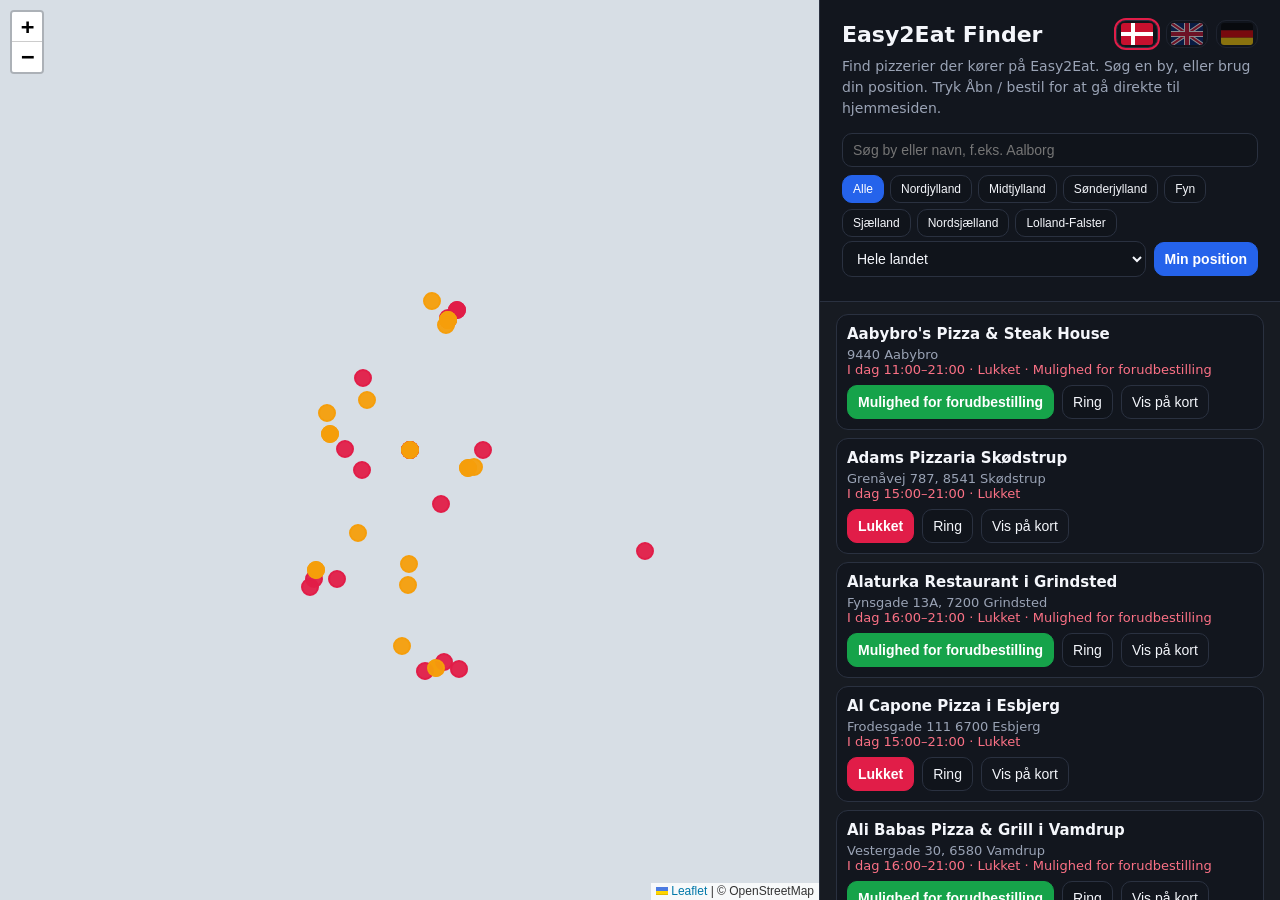
==== index.html @ 2e46936b "Add files via upload" ====
<!DOCTYPE html>
<html lang="da">
<head>
  <meta charset="UTF-8" />
  <meta name="viewport" content="width=device-width, initial-scale=1, viewport-fit=cover" />
  <meta name="apple-mobile-web-app-capable" content="yes" />
  <meta name="apple-mobile-web-app-status-bar-style" content="black-translucent" />
  <meta name="theme-color" content="#e11d48" />
  <link rel="manifest" href="manifest.json" />
  <title>Easy2Eat Finder</title>
  <link rel="stylesheet" href="leaflet.css" />
  <link rel="stylesheet" href="styles.css" />
  <style>
    html, body { height: 100%; height: 100vh; overflow: hidden; }
    .app {
      display: grid;
      grid-template-columns: minmax(0, 1fr) 460px;
      grid-template-rows: 100vh;
      height: 100vh;
      width: 100%;
    }
    .app > header { display: none; }
    #map {
      height: 100vh !important;
      width: 100%;
      background: #d7dee5;
      border-right: 1px solid var(--line);
    }
    .side {
      display: flex;
      flex-direction: column;
      min-width: 0;
      background: #12161e;
      height: 100vh;
      overflow: hidden;
    }
    .side-top {
      padding: 20px 22px 16px;
      border-bottom: 1px solid var(--line);
      flex: 0 0 auto;
    }
    .side-head { display: flex; align-items: center; justify-content: space-between; gap: 10px; margin-bottom: 8px; }
    .side-top h1 { margin: 0; font-size: 22px; }
    .side-top p { margin: 0 0 14px; color: var(--muted); font-size: 14px; line-height: 1.5; }
    .side-top .row { margin-bottom: 8px; }
    .side-top input, .side-top select { flex: 1; min-width: 0; }
    .sheet {
      flex: 1;
      max-height: none;
      overflow: auto;
      border-top: 0;
      padding: 12px 16px 20px;
    }
    .lang-switch { display: flex; gap: 8px; flex-shrink: 0; }
    .lang-btn {
      width: 42px; height: 28px; padding: 2px; opacity: 0.5;
      display: flex; align-items: center; justify-content: center;
      overflow: hidden;
    }
    .lang-btn svg { width: 32px; height: 22px; display: block; border-radius: 3px; }
    .lang-btn.on { opacity: 1; outline: 2px solid var(--accent); }
    .map-error {
      position: absolute; left: 16px; top: 16px; z-index: 500;
      background: #fff3cd; color: #422006; padding: 10px 12px;
      border-radius: 8px; max-width: 360px; font-size: 13px;
      display: none;
    }
    @media (max-width: 800px) {
      html, body { overflow: hidden; height: 100dvh; }
      .app {
        grid-template-columns: 1fr;
        grid-template-rows: 38dvh minmax(0, 1fr);
        height: 100dvh;
      }
      #map { height: 38dvh !important; border-right: 0; border-bottom: 1px solid var(--line); }
      .side { height: auto; min-height: 0; }
      .side-top { padding: 12px 14px 10px; padding-top: max(12px, env(safe-area-inset-top)); }
      .side-top h1 { font-size: 18px; }
      .side-top p { display: none; }
      .sheet { padding: 10px 12px calc(16px + env(safe-area-inset-bottom)); }
      button, input, select { min-height: 42px; font-size: 16px; }
    }
  </style>
</head>
<body>
  <div class="app">
    <div id="map">
      <div id="mapError" class="map-error"></div>
    </div>
    <aside class="side">
      <div class="side-top">
        <div class="side-head">
          <h1 data-i18n="title">Easy2Eat Finder</h1>
          <div class="lang-switch">
            <button type="button" class="lang-btn" data-lang="da" title="Dansk">
              <svg viewBox="0 0 32 22" aria-hidden="true"><rect width="32" height="22" fill="#c8102e"/><rect x="10" width="4" height="22" fill="#fff"/><rect y="9" width="32" height="4" fill="#fff"/></svg>
            </button>
            <button type="button" class="lang-btn" data-lang="en" title="English">
              <svg viewBox="0 0 32 22" aria-hidden="true"><rect width="32" height="22" fill="#012169"/><path d="M0 0 L32 22 M32 0 L0 22" stroke="#fff" stroke-width="4"/><path d="M0 0 L32 22 M32 0 L0 22" stroke="#c8102e" stroke-width="2"/><rect x="13" width="6" height="22" fill="#fff"/><rect y="8" width="32" height="6" fill="#fff"/><rect x="14" width="4" height="22" fill="#c8102e"/><rect y="9" width="32" height="4" fill="#c8102e"/></svg>
            </button>
            <button type="button" class="lang-btn" data-lang="de" title="Deutsch">
              <svg viewBox="0 0 32 22" aria-hidden="true"><rect width="32" height="7.3" fill="#000"/><rect y="7.3" width="32" height="7.4" fill="#dd0000"/><rect y="14.7" width="32" height="7.3" fill="#ffce00"/></svg>
            </button>
          </div>
        </div>
        <p data-i18n="intro">
          Find pizzerier der kører på Easy2Eat. Søg en by, eller brug din position.
          Tryk Åbn / bestil for at gå direkte til hjemmesiden.
        </p>
        <div class="row">
          <input id="q" data-i18n-placeholder="search" placeholder="Søg by, navn eller adresse" />
        </div>
        <div class="districts" id="districts"></div>
        <div class="row">
          <select id="radius">
            <option value="0" selected>Hele landet</option>
            <option value="5">5 km</option>
            <option value="10">10 km</option>
            <option value="25">25 km</option>
            <option value="50">50 km</option>
          </select>
          <button id="locate" class="blue" data-i18n="locate">Min position</button>
        </div>
      </div>
      <section class="sheet" id="list"></section>
    </aside>
  </div>
  <script src="leaflet.js"></script>
  <script src="i18n.js"></script>
  <script src="seed.js"></script>
  <script src="store.js"></script>
  <script src="app.js"></script>
  <script>
    document.querySelectorAll(".lang-btn").forEach(function (b) {
      b.addEventListener("click", function () { setLang(b.getAttribute("data-lang")); });
    });
    applyLang();
    setTimeout(function () {
      if (window.map) map.invalidateSize();
      if (typeof L === "undefined") {
        var el = document.getElementById("mapError");
        el.style.display = "block";
        el.textContent = "Kortet kunne ikke starte. Pak hele mappen ud et fast sted (ikke Temp) og åbn index.html derfra. Du skal have internet for at se kortfliserne.";
      }
    }, 300);
  </script>
</body>
</html>
---- leaflet.css ----
/* required styles */

.leaflet-pane,
.leaflet-tile,
.leaflet-marker-icon,
.leaflet-marker-shadow,
.leaflet-tile-container,
.leaflet-pane > svg,
.leaflet-pane > canvas,
.leaflet-zoom-box,
.leaflet-image-layer,
.leaflet-layer {
	position: absolute;
	left: 0;
	top: 0;
	}
.leaflet-container {
	overflow: hidden;
	}
.leaflet-tile,
.leaflet-marker-icon,
.leaflet-marker-shadow {
	-webkit-user-select: none;
	   -moz-user-select: none;
	        user-select: none;
	  -webkit-user-drag: none;
	}
/* Prevents IE11 from highlighting tiles in blue */
.leaflet-tile::selection {
	background: transparent;
}
/* Safari renders non-retina tile on retina better with this, but Chrome is worse */
.leaflet-safari .leaflet-tile {
	image-rendering: -webkit-optimize-contrast;
	}
/* hack that prevents hw layers "stretching" when loading new tiles */
.leaflet-safari .leaflet-tile-container {
	width: 1600px;
	height: 1600px;
	-webkit-transform-origin: 0 0;
	}
.leaflet-marker-icon,
.leaflet-marker-shadow {
	display: block;
	}
/* .leaflet-container svg: reset svg max-width decleration shipped in Joomla! (joomla.org) 3.x */
/* .leaflet-container img: map is broken in FF if you have max-width: 100% on tiles */
.leaflet-container .leaflet-overlay-pane svg {
	max-width: none !important;
	max-height: none !important;
	}
.leaflet-container .leaflet-marker-pane img,
.leaflet-container .leaflet-shadow-pane img,
.leaflet-container .leaflet-tile-pane img,
.leaflet-container img.leaflet-image-layer,
.leaflet-container .leaflet-tile {
	max-width: none !important;
	max-height: none !important;
	width: auto;
	padding: 0;
	}

.leaflet-container img.leaflet-tile {
	/* See: https://bugs.chromium.org/p/chromium/issues/detail?id=600120 */
	mix-blend-mode: plus-lighter;
}

.leaflet-container.leaflet-touch-zoom {
	-ms-touch-action: pan-x pan-y;
	touch-action: pan-x pan-y;
	}
.leaflet-container.leaflet-touch-drag {
	-ms-touch-action: pinch-zoom;
	/* Fallback for FF which doesn't support pinch-zoom */
	touch-action: none;
	touch-action: pinch-zoom;
}
.leaflet-container.leaflet-touch-drag.leaflet-touch-zoom {
	-ms-touch-action: none;
	touch-action: none;
}
.leaflet-container {
	-webkit-tap-highlight-color: transparent;
}
.leaflet-container a {
	-webkit-tap-highlight-color: rgba(51, 181, 229, 0.4);
}
.leaflet-tile {
	filter: inherit;
	visibility: hidden;
	}
.leaflet-tile-loaded {
	visibility: inherit;
	}
.leaflet-zoom-box {
	width: 0;
	height: 0;
	-moz-box-sizing: border-box;
	     box-sizing: border-box;
	z-index: 800;
	}
/* workaround for https://bugzilla.mozilla.org/show_bug.cgi?id=888319 */
.leaflet-overlay-pane svg {
	-moz-user-select: none;
	}

.leaflet-pane         { z-index: 400; }

.leaflet-tile-pane    { z-index: 200; }
.leaflet-overlay-pane { z-index: 400; }
.leaflet-shadow-pane  { z-index: 500; }
.leaflet-marker-pane  { z-index: 600; }
.leaflet-tooltip-pane   { z-index: 650; }
.leaflet-popup-pane   { z-index: 700; }

.leaflet-map-pane canvas { z-index: 100; }
.leaflet-map-pane svg    { z-index: 200; }

.leaflet-vml-shape {
	width: 1px;
	height: 1px;
	}
.lvml {
	behavior: url(#default#VML);
	display: inline-block;
	position: absolute;
	}


/* control positioning */

.leaflet-control {
	position: relative;
	z-index: 800;
	pointer-events: visiblePainted; /* IE 9-10 doesn't have auto */
	pointer-events: auto;
	}
.leaflet-top,
.leaflet-bottom {
	position: absolute;
	z-index: 1000;
	pointer-events: none;
	}
.leaflet-top {
	top: 0;
	}
.leaflet-right {
	right: 0;
	}
.leaflet-bottom {
	bottom: 0;
	}
.leaflet-left {
	left: 0;
	}
.leaflet-control {
	float: left;
	clear: both;
	}
.leaflet-right .leaflet-control {
	float: right;
	}
.leaflet-top .leaflet-control {
	margin-top: 10px;
	}
.leaflet-bottom .leaflet-control {
	margin-bottom: 10px;
	}
.leaflet-left .leaflet-control {
	margin-left: 10px;
	}
.leaflet-right .leaflet-control {
	margin-right: 10px;
	}


/* zoom and fade animations */

.leaflet-fade-anim .leaflet-popup {
	opacity: 0;
	-webkit-transition: opacity 0.2s linear;
	   -moz-transition: opacity 0.2s linear;
	        transition: opacity 0.2s linear;
	}
.leaflet-fade-anim .leaflet-map-pane .leaflet-popup {
	opacity: 1;
	}
.leaflet-zoom-animated {
	-webkit-transform-origin: 0 0;
	    -ms-transform-origin: 0 0;
	        transform-origin: 0 0;
	}
svg.leaflet-zoom-animated {
	will-change: transform;
}

.leaflet-zoom-anim .leaflet-zoom-animated {
	-webkit-transition: -webkit-transform 0.25s cubic-bezier(0,0,0.25,1);
	   -moz-transition:    -moz-transform 0.25s cubic-bezier(0,0,0.25,1);
	        transition:         transform 0.25s cubic-bezier(0,0,0.25,1);
	}
.leaflet-zoom-anim .leaflet-tile,
.leaflet-pan-anim .leaflet-tile {
	-webkit-transition: none;
	   -moz-transition: none;
	        transition: none;
	}

.leaflet-zoom-anim .leaflet-zoom-hide {
	visibility: hidden;
	}


/* cursors */

.leaflet-interactive {
	cursor: pointer;
	}
.leaflet-grab {
	cursor: -webkit-grab;
	cursor:    -moz-grab;
	cursor:         grab;
	}
.leaflet-crosshair,
.leaflet-crosshair .leaflet-interactive {
	cursor: crosshair;
	}
.leaflet-popup-pane,
.leaflet-control {
	cursor: auto;
	}
.leaflet-dragging .leaflet-grab,
.leaflet-dragging .leaflet-grab .leaflet-interactive,
.leaflet-dragging .leaflet-marker-draggable {
	cursor: move;
	cursor: -webkit-grabbing;
	cursor:    -moz-grabbing;
	cursor:         grabbing;
	}

/* marker & overlays interactivity */
.leaflet-marker-icon,
.leaflet-marker-shadow,
.leaflet-image-layer,
.leaflet-pane > svg path,
.leaflet-tile-container {
	pointer-events: none;
	}

.leaflet-marker-icon.leaflet-interactive,
.leaflet-image-layer.leaflet-interactive,
.leaflet-pane > svg path.leaflet-interactive,
svg.leaflet-image-layer.leaflet-interactive path {
	pointer-events: visiblePainted; /* IE 9-10 doesn't have auto */
	pointer-events: auto;
	}

/* visual tweaks */

.leaflet-container {
	background: #ddd;
	outline-offset: 1px;
	}
.leaflet-container a {
	color: #0078A8;
	}
.leaflet-zoom-box {
	border: 2px dotted #38f;
	background: rgba(255,255,255,0.5);
	}


/* general typography */
.leaflet-container {
	font-family: "Helvetica Neue", Arial, Helvetica, sans-serif;
	font-size: 12px;
	font-size: 0.75rem;
	line-height: 1.5;
	}


/* general toolbar styles */

.leaflet-bar {
	box-shadow: 0 1px 5px rgba(0,0,0,0.65);
	border-radius: 4px;
	}
.leaflet-bar a {
	background-color: #fff;
	border-bottom: 1px solid #ccc;
	width: 26px;
	height: 26px;
	line-height: 26px;
	display: block;
	text-align: center;
	text-decoration: none;
	color: black;
	}
.leaflet-bar a,
.leaflet-control-layers-toggle {
	background-position: 50% 50%;
	background-repeat: no-repeat;
	display: block;
	}
.leaflet-bar a:hover,
.leaflet-bar a:focus {
	background-color: #f4f4f4;
	}
.leaflet-bar a:first-child {
	border-top-left-radius: 4px;
	border-top-right-radius: 4px;
	}
.leaflet-bar a:last-child {
	border-bottom-left-radius: 4px;
	border-bottom-right-radius: 4px;
	border-bottom: none;
	}
.leaflet-bar a.leaflet-disabled {
	cursor: default;
	background-color: #f4f4f4;
	color: #bbb;
	}

.leaflet-touch .leaflet-bar a {
	width: 30px;
	height: 30px;
	line-height: 30px;
	}
.leaflet-touch .leaflet-bar a:first-child {
	border-top-left-radius: 2px;
	border-top-right-radius: 2px;
	}
.leaflet-touch .leaflet-bar a:last-child {
	border-bottom-left-radius: 2px;
	border-bottom-right-radius: 2px;
	}

/* zoom control */

.leaflet-control-zoom-in,
.leaflet-control-zoom-out {
	font: bold 18px 'Lucida Console', Monaco, monospace;
	text-indent: 1px;
	}

.leaflet-touch .leaflet-control-zoom-in, .leaflet-touch .leaflet-control-zoom-out  {
	font-size: 22px;
	}


/* layers control */

.leaflet-control-layers {
	box-shadow: 0 1px 5px rgba(0,0,0,0.4);
	background: #fff;
	border-radius: 5px;
	}
.leaflet-control-layers-toggle {
	background-image: url(images/layers.png);
	width: 36px;
	height: 36px;
	}
.leaflet-retina .leaflet-control-layers-toggle {
	background-image: url(images/layers-2x.png);
	background-size: 26px 26px;
	}
.leaflet-touch .leaflet-control-layers-toggle {
	width: 44px;
	height: 44px;
	}
.leaflet-control-layers .leaflet-control-layers-list,
.leaflet-control-layers-expanded .leaflet-control-layers-toggle {
	display: none;
	}
.leaflet-control-layers-expanded .leaflet-control-layers-list {
	display: block;
	position: relative;
	}
.leaflet-control-layers-expanded {
	padding: 6px 10px 6px 6px;
	color: #333;
	background: #fff;
	}
.leaflet-control-layers-scrollbar {
	overflow-y: scroll;
	overflow-x: hidden;
	padding-right: 5px;
	}
.leaflet-control-layers-selector {
	margin-top: 2px;
	position: relative;
	top: 1px;
	}
.leaflet-control-layers label {
	display: block;
	font-size: 13px;
	font-size: 1.08333em;
	}
.leaflet-control-layers-separator {
	height: 0;
	border-top: 1px solid #ddd;
	margin: 5px -10px 5px -6px;
	}

/* Default icon URLs */
.leaflet-default-icon-path { /* used only in path-guessing heuristic, see L.Icon.Default */
	background-image: url(images/marker-icon.png);
	}


/* attribution and scale controls */

.leaflet-container .leaflet-control-attribution {
	background: #fff;
	background: rgba(255, 255, 255, 0.8);
	margin: 0;
	}
.leaflet-control-attribution,
.leaflet-control-scale-line {
	padding: 0 5px;
	color: #333;
	line-height: 1.4;
	}
.leaflet-control-attribution a {
	text-decoration: none;
	}
.leaflet-control-attribution a:hover,
.leaflet-control-attribution a:focus {
	text-decoration: underline;
	}
.leaflet-attribution-flag {
	display: inline !important;
	vertical-align: baseline !important;
	width: 1em;
	height: 0.6669em;
	}
.leaflet-left .leaflet-control-scale {
	margin-left: 5px;
	}
.leaflet-bottom .leaflet-control-scale {
	margin-bottom: 5px;
	}
.leaflet-control-scale-line {
	border: 2px solid #777;
	border-top: none;
	line-height: 1.1;
	padding: 2px 5px 1px;
	white-space: nowrap;
	-moz-box-sizing: border-box;
	     box-sizing: border-box;
	background: rgba(255, 255, 255, 0.8);
	text-shadow: 1px 1px #fff;
	}
.leaflet-control-scale-line:not(:first-child) {
	border-top: 2px solid #777;
	border-bottom: none;
	margin-top: -2px;
	}
.leaflet-control-scale-line:not(:first-child):not(:last-child) {
	border-bottom: 2px solid #777;
	}

.leaflet-touch .leaflet-control-attribution,
.leaflet-touch .leaflet-control-layers,
.leaflet-touch .leaflet-bar {
	box-shadow: none;
	}
.leaflet-touch .leaflet-control-layers,
.leaflet-touch .leaflet-bar {
	border: 2px solid rgba(0,0,0,0.2);
	background-clip: padding-box;
	}


/* popup */

.leaflet-popup {
	position: absolute;
	text-align: center;
	margin-bottom: 20px;
	}
.leaflet-popup-content-wrapper {
	padding: 1px;
	text-align: left;
	border-radius: 12px;
	}
.leaflet-popup-content {
	margin: 13px 24px 13px 20px;
	line-height: 1.3;
	font-size: 13px;
	font-size: 1.08333em;
	min-height: 1px;
	}
.leaflet-popup-content p {
	margin: 17px 0;
	margin: 1.3em 0;
	}
.leaflet-popup-tip-container {
	width: 40px;
	height: 20px;
	position: absolute;
	left: 50%;
	margin-top: -1px;
	margin-left: -20px;
	overflow: hidden;
	pointer-events: none;
	}
.leaflet-popup-tip {
	width: 17px;
	height: 17px;
	padding: 1px;

	margin: -10px auto 0;
	pointer-events: auto;

	-webkit-transform: rotate(45deg);
	   -moz-transform: rotate(45deg);
	    -ms-transform: rotate(45deg);
	        transform: rotate(45deg);
	}
.leaflet-popup-content-wrapper,
.leaflet-popup-tip {
	background: white;
	color: #333;
	box-shadow: 0 3px 14px rgba(0,0,0,0.4);
	}
.leaflet-container a.leaflet-popup-close-button {
	position: absolute;
	top: 0;
	right: 0;
	border: none;
	text-align: center;
	width: 24px;
	height: 24px;
	font: 16px/24px Tahoma, Verdana, sans-serif;
	color: #757575;
	text-decoration: none;
	background: transparent;
	}
.leaflet-container a.leaflet-popup-close-button:hover,
.leaflet-container a.leaflet-popup-close-button:focus {
	color: #585858;
	}
.leaflet-popup-scrolled {
	overflow: auto;
	}

.leaflet-oldie .leaflet-popup-content-wrapper {
	-ms-zoom: 1;
	}
.leaflet-oldie .leaflet-popup-tip {
	width: 24px;
	margin: 0 auto;

	-ms-filter: "progid:DXImageTransform.Microsoft.Matrix(M11=0.70710678, M12=0.70710678, M21=-0.70710678, M22=0.70710678)";
	filter: progid:DXImageTransform.Microsoft.Matrix(M11=0.70710678, M12=0.70710678, M21=-0.70710678, M22=0.70710678);
	}

.leaflet-oldie .leaflet-control-zoom,
.leaflet-oldie .leaflet-control-layers,
.leaflet-oldie .leaflet-popup-content-wrapper,
.leaflet-oldie .leaflet-popup-tip {
	border: 1px solid #999;
	}


/* div icon */

.leaflet-div-icon {
	background: #fff;
	border: 1px solid #666;
	}


/* Tooltip */
/* Base styles for the element that has a tooltip */
.leaflet-tooltip {
	position: absolute;
	padding: 6px;
	background-color: #fff;
	border: 1px solid #fff;
	border-radius: 3px;
	color: #222;
	white-space: nowrap;
	-webkit-user-select: none;
	-moz-user-select: none;
	-ms-user-select: none;
	user-select: none;
	pointer-events: none;
	box-shadow: 0 1px 3px rgba(0,0,0,0.4);
	}
.leaflet-tooltip.leaflet-interactive {
	cursor: pointer;
	pointer-events: auto;
	}
.leaflet-tooltip-top:before,
.leaflet-tooltip-bottom:before,
.leaflet-tooltip-left:before,
.leaflet-tooltip-right:before {
	position: absolute;
	pointer-events: none;
	border: 6px solid transparent;
	background: transparent;
	content: "";
	}

/* Directions */

.leaflet-tooltip-bottom {
	margin-top: 6px;
}
.leaflet-tooltip-top {
	margin-top: -6px;
}
.leaflet-tooltip-bottom:before,
.leaflet-tooltip-top:before {
	left: 50%;
	margin-left: -6px;
	}
.leaflet-tooltip-top:before {
	bottom: 0;
	margin-bottom: -12px;
	border-top-color: #fff;
	}
.leaflet-tooltip-bottom:before {
	top: 0;
	margin-top: -12px;
	margin-left: -6px;
	border-bottom-color: #fff;
	}
.leaflet-tooltip-left {
	margin-left: -6px;
}
.leaflet-tooltip-right {
	margin-left: 6px;
}
.leaflet-tooltip-left:before,
.leaflet-tooltip-right:before {
	top: 50%;
	margin-top: -6px;
	}
.leaflet-tooltip-left:before {
	right: 0;
	margin-right: -12px;
	border-left-color: #fff;
	}
.leaflet-tooltip-right:before {
	left: 0;
	margin-left: -12px;
	border-right-color: #fff;
	}

/* Printing */

@media print {
	/* Prevent printers from removing background-images of controls. */
	.leaflet-control {
		-webkit-print-color-adjust: exact;
		print-color-adjust: exact;
		}
	}
---- styles.css ----
:root {
  --bg: #0f1115;
  --panel: #171b22;
  --line: #2a3140;
  --text: #f4f6fb;
  --muted: #9aa3b5;
  --accent: #e11d48;
  --ok: #22c55e;
}
* { box-sizing: border-box; }
html, body { margin: 0; height: 100%; font-family: Inter, system-ui, sans-serif; background: var(--bg); color: var(--text); }
header {
  display: flex; align-items: center; justify-content: space-between; gap: 12px;
  padding: 10px 14px; border-bottom: 1px solid var(--line); background: #12151b;
}
header h1 { font-size: 16px; margin: 0; }
.row { display: flex; gap: 8px; flex-wrap: wrap; align-items: center; }
input, select, button, textarea {
  background: #10141b; color: var(--text); border: 1px solid var(--line);
  border-radius: 10px; padding: 8px 10px; font-size: 14px;
}
button { cursor: pointer; }
button.primary { background: var(--accent); border-color: var(--accent); font-weight: 600; }
button.blue { background: #2563eb; border-color: #2563eb; font-weight: 600; color: #fff; }
button.open-btn { background: #16a34a; border-color: #16a34a; font-weight: 600; color: #fff; }
button.closed-btn { background: #e11d48; border-color: #e11d48; font-weight: 600; color: #fff; }
.hours.open { color: #4ade80; }
.hours.closed { color: #fb7185; }
.districts { display: flex; flex-wrap: wrap; gap: 6px; margin: 8px 0 4px; }
.districts button { font-size: 12px; padding: 6px 10px; }
.districts button.on { background: #2563eb; border-color: #2563eb; color: #fff; }
button.ghost { background: transparent; }
a { color: #93c5fd; }
.app { display: grid; grid-template-rows: auto 1fr auto; height: 100%; }
#map { height: 100%; min-height: 280px; }
.sheet {
  max-height: 42vh; overflow: auto; background: var(--panel);
  border-top: 1px solid var(--line); padding: 10px 12px 16px;
}
.card {
  border: 1px solid var(--line); border-radius: 12px; padding: 10px;
  margin-bottom: 8px; background: #12161e;
}
.card h3 { margin: 0 0 4px; font-size: 15px; }
.meta { color: var(--muted); font-size: 13px; }
.actions { display: flex; gap: 8px; margin-top: 8px; flex-wrap: wrap; }
.badge { font-size: 11px; padding: 2px 7px; border-radius: 999px; background: #2a0f16; color: #fb7185; }
.admin { max-width: 820px; margin: 0 auto; padding: 16px; }
table { width: 100%; border-collapse: collapse; font-size: 14px; }
th, td { border-bottom: 1px solid var(--line); padding: 8px; text-align: left; vertical-align: top; }
.form { display: grid; gap: 8px; margin: 14px 0 22px; }
.hint { color: var(--muted); font-size: 13px; line-height: 1.45; }
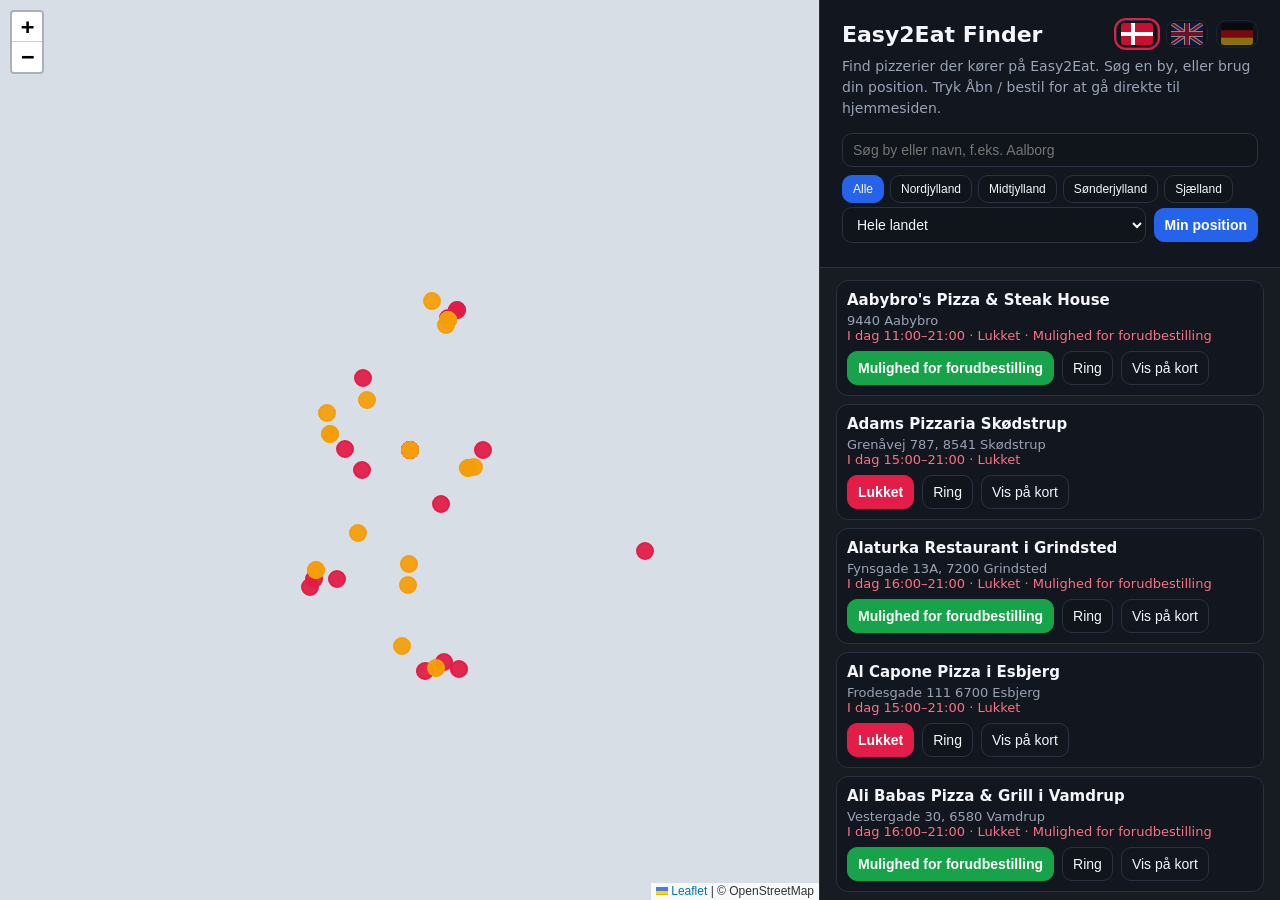
==== commit f5971e06: "Add files via upload" ====
--- a/index.html
+++ b/index.html
@@ -12,6 +12,7 @@
   <link rel="stylesheet" href="styles.css" />
   <style>
     html, body { height: 100%; height: 100vh; overflow: hidden; }
+    .topbar { display: none; }
     .app {
       display: grid;
       grid-template-columns: minmax(0, 1fr) 460px;
@@ -69,21 +70,49 @@
       html, body { overflow: hidden; height: 100dvh; }
       .app {
         grid-template-columns: 1fr;
-        grid-template-rows: 38dvh minmax(0, 1fr);
+        grid-template-rows: auto 34dvh minmax(0, 1fr);
         height: 100dvh;
       }
-      #map { height: 38dvh !important; border-right: 0; border-bottom: 1px solid var(--line); }
+      .topbar {
+        display: flex;
+        align-items: center;
+        justify-content: space-between;
+        padding: 8px 12px;
+        padding-top: max(8px, env(safe-area-inset-top));
+        background: #12161e;
+        border-bottom: 1px solid var(--line);
+        z-index: 2;
+      }
+      .topbar h1 { margin: 0; font-size: 17px; }
+      .app.collapsed {
+        grid-template-rows: auto 0 minmax(0, 1fr);
+      }
+      .app.collapsed #map { height: 0 !important; overflow: hidden; border: 0; }
+      #map { height: 34dvh !important; border-right: 0; border-bottom: 1px solid var(--line); transition: height 0.2s ease; }
       .side { height: auto; min-height: 0; }
-      .side-top { padding: 12px 14px 10px; padding-top: max(12px, env(safe-area-inset-top)); }
-      .side-top h1 { font-size: 18px; }
-      .side-top p { display: none; }
+      .side-top { padding: 10px 12px 8px; }
+      .side-head, .side-top p { display: none; }
       .sheet { padding: 10px 12px calc(16px + env(safe-area-inset-bottom)); }
       button, input, select { min-height: 42px; font-size: 16px; }
     }
   </style>
 </head>
 <body>
-  <div class="app">
+  <div class="app" id="app">
+    <div class="topbar">
+      <h1 data-i18n="title">Easy2Eat Finder</h1>
+      <div class="lang-switch">
+        <button type="button" class="lang-btn" data-lang="da" title="Dansk">
+          <svg viewBox="0 0 32 22" aria-hidden="true"><rect width="32" height="22" fill="#c8102e"/><rect x="10" width="4" height="22" fill="#fff"/><rect y="9" width="32" height="4" fill="#fff"/></svg>
+        </button>
+        <button type="button" class="lang-btn" data-lang="en" title="English">
+          <svg viewBox="0 0 32 22" aria-hidden="true"><rect width="32" height="22" fill="#012169"/><path d="M0 0 L32 22 M32 0 L0 22" stroke="#fff" stroke-width="4"/><path d="M0 0 L32 22 M32 0 L0 22" stroke="#c8102e" stroke-width="2"/><rect x="13" width="6" height="22" fill="#fff"/><rect y="8" width="32" height="6" fill="#fff"/><rect x="14" width="4" height="22" fill="#c8102e"/><rect y="9" width="32" height="4" fill="#c8102e"/></svg>
+        </button>
+        <button type="button" class="lang-btn" data-lang="de" title="Deutsch">
+          <svg viewBox="0 0 32 22" aria-hidden="true"><rect width="32" height="7.3" fill="#000"/><rect y="7.3" width="32" height="7.4" fill="#dd0000"/><rect y="14.7" width="32" height="7.3" fill="#ffce00"/></svg>
+        </button>
+      </div>
+    </div>
     <div id="map">
       <div id="mapError" class="map-error"></div>
     </div>
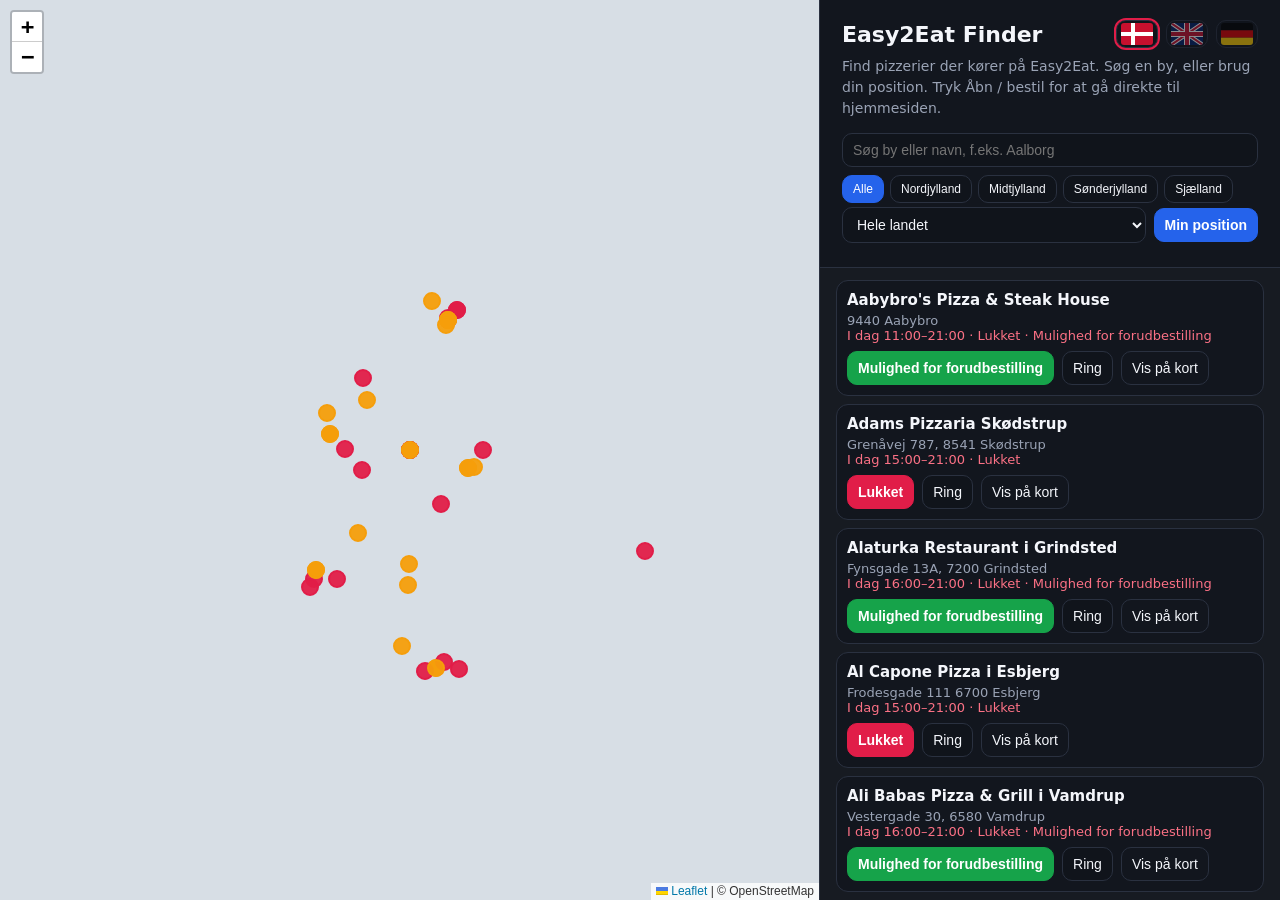
==== commit 079831d2: "Add files via upload" ====
--- a/index.html
+++ b/index.html
@@ -88,11 +88,25 @@
         grid-template-rows: auto 0 minmax(0, 1fr);
       }
       .app.collapsed #map { height: 0 !important; overflow: hidden; border: 0; }
-      #map { height: 34dvh !important; border-right: 0; border-bottom: 1px solid var(--line); transition: height 0.2s ease; }
-      .side { height: auto; min-height: 0; }
-      .side-top { padding: 10px 12px 8px; }
+      #map { height: 34dvh !important; border-right: 0; border-bottom: 1px solid var(--line); transition: height 0.2s ease; touch-action: none; }
+      .side {
+        height: auto;
+        min-height: 0;
+        overflow: hidden;
+        display: flex;
+        flex-direction: column;
+      }
+      .side-top { padding: 10px 12px 8px; flex: 0 0 auto; }
       .side-head, .side-top p { display: none; }
-      .sheet { padding: 10px 12px calc(16px + env(safe-area-inset-bottom)); }
+      .sheet {
+        flex: 1 1 auto;
+        min-height: 0;
+        max-height: none !important;
+        overflow-y: auto !important;
+        -webkit-overflow-scrolling: touch;
+        touch-action: pan-y;
+        padding: 10px 12px calc(20px + env(safe-area-inset-bottom));
+      }
       button, input, select { min-height: 42px; font-size: 16px; }
     }
   </style>
@@ -149,6 +163,8 @@
             <option value="50">50 km</option>
           </select>
           <button id="locate" class="blue" data-i18n="locate">Min position</button>
+          <button id="installBtn" class="blue" data-i18n="addHome" style="display:none">Læg på startskærm</button>
+          <p id="iosHint" class="hint" data-i18n="iosHint" style="display:none;margin:6px 0 0"></p>
         </div>
       </div>
       <section class="sheet" id="list"></section>
@@ -164,6 +180,33 @@
       b.addEventListener("click", function () { setLang(b.getAttribute("data-lang")); });
     });
     applyLang();
+    if ("serviceWorker" in navigator) {
+      navigator.serviceWorker.register("sw.js").catch(function () {});
+    }
+    (function () {
+      var deferred = null;
+      var btn = document.getElementById("installBtn");
+      var hint = document.getElementById("iosHint");
+      var standalone = window.matchMedia("(display-mode: standalone)").matches || window.navigator.standalone;
+      var ios = /iphone|ipad|ipod/i.test(navigator.userAgent);
+      if (standalone) return;
+      if (ios && hint) hint.style.display = "block";
+      window.addEventListener("beforeinstallprompt", function (e) {
+        e.preventDefault();
+        deferred = e;
+        if (btn) btn.style.display = "";
+      });
+      if (btn) {
+        btn.addEventListener("click", function () {
+          if (!deferred) return;
+          deferred.prompt();
+          deferred.userChoice.finally(function () {
+            deferred = null;
+            btn.style.display = "none";
+          });
+        });
+      }
+    })();
     setTimeout(function () {
       if (window.map) map.invalidateSize();
       if (typeof L === "undefined") {
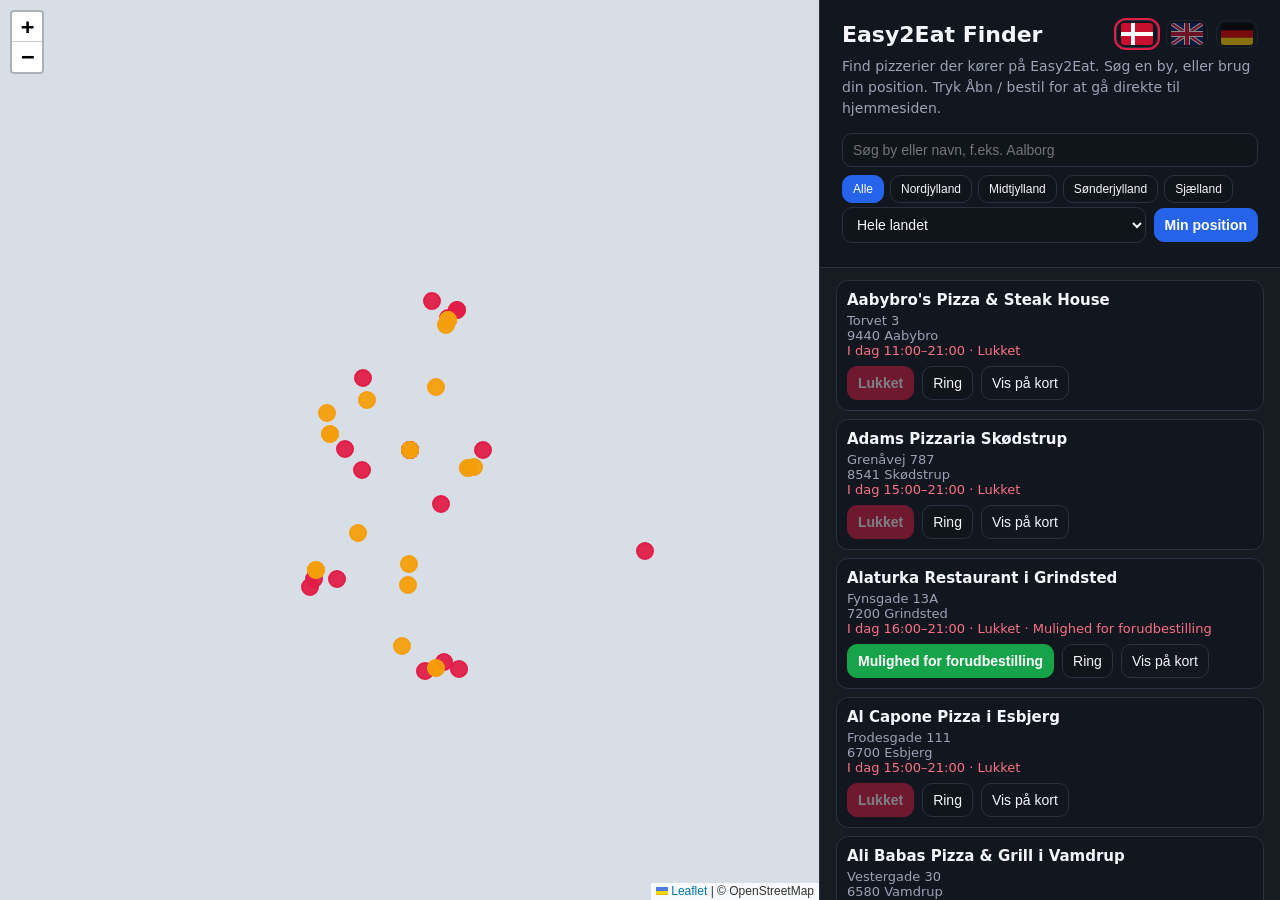
==== commit 5eb492fe: "Add files via upload" ====
--- a/index.html
+++ b/index.html
@@ -7,7 +7,7 @@
   <meta name="apple-mobile-web-app-status-bar-style" content="black-translucent" />
   <meta name="theme-color" content="#e11d48" />
   <link rel="manifest" href="manifest.json" />
-  <title>Easy2Eat Finder</title>
+  <title>Easy2Eat Pizza Map</title>
   <link rel="stylesheet" href="leaflet.css" />
   <link rel="stylesheet" href="styles.css" />
   <style>
@@ -170,6 +170,8 @@
       <section class="sheet" id="list"></section>
     </aside>
   </div>
+  <script src="https://www.gstatic.com/firebasejs/10.14.1/firebase-app-compat.js"></script>
+  <script src="https://www.gstatic.com/firebasejs/10.14.1/firebase-firestore-compat.js"></script>
   <script src="leaflet.js"></script>
   <script src="i18n.js"></script>
   <script src="seed.js"></script>
--- a/styles.css
+++ b/styles.css
@@ -20,6 +20,7 @@
   border-radius: 10px; padding: 8px 10px; font-size: 14px;
 }
 button { cursor: pointer; }
+button:disabled { opacity: 0.45; cursor: not-allowed; }
 button.primary { background: var(--accent); border-color: var(--accent); font-weight: 600; }
 button.blue { background: #2563eb; border-color: #2563eb; font-weight: 600; color: #fff; }
 button.open-btn { background: #16a34a; border-color: #16a34a; font-weight: 600; color: #fff; }
@@ -45,8 +46,30 @@
 .meta { color: var(--muted); font-size: 13px; }
 .actions { display: flex; gap: 8px; margin-top: 8px; flex-wrap: wrap; }
 .badge { font-size: 11px; padding: 2px 7px; border-radius: 999px; background: #2a0f16; color: #fb7185; }
+.ny-badge {
+  display: inline-block;
+  font-size: 10px;
+  font-weight: 800;
+  letter-spacing: 0.04em;
+  padding: 2px 6px;
+  border-radius: 999px;
+  background: #facc15;
+  color: #111;
+  vertical-align: middle;
+}
+.leaflet-ny { position: relative; width: 28px; height: 28px; }
+.leaflet-ny .dot {
+  width: 16px; height: 16px; border-radius: 50%; border: 2px solid #fff;
+  position: absolute; left: 6px; top: 10px;
+  box-shadow: 0 1px 4px rgba(0,0,0,.35);
+}
+.leaflet-ny .ny-badge { position: absolute; left: -2px; top: -2px; }
 .admin { max-width: 820px; margin: 0 auto; padding: 16px; }
 table { width: 100%; border-collapse: collapse; font-size: 14px; }
 th, td { border-bottom: 1px solid var(--line); padding: 8px; text-align: left; vertical-align: top; }
 .form { display: grid; gap: 8px; margin: 14px 0 22px; }
 .hint { color: var(--muted); font-size: 13px; line-height: 1.45; }
+.week-hours { font-size: 12px; border: 1px solid var(--line); border-radius: 10px; overflow: auto; }
+.week-hours table { width: 100%; }
+.week-hours th, .week-hours td { padding: 4px 6px; border-bottom: 1px solid var(--line); }
+.week-hours input[type="time"] { padding: 4px; font-size: 12px; }
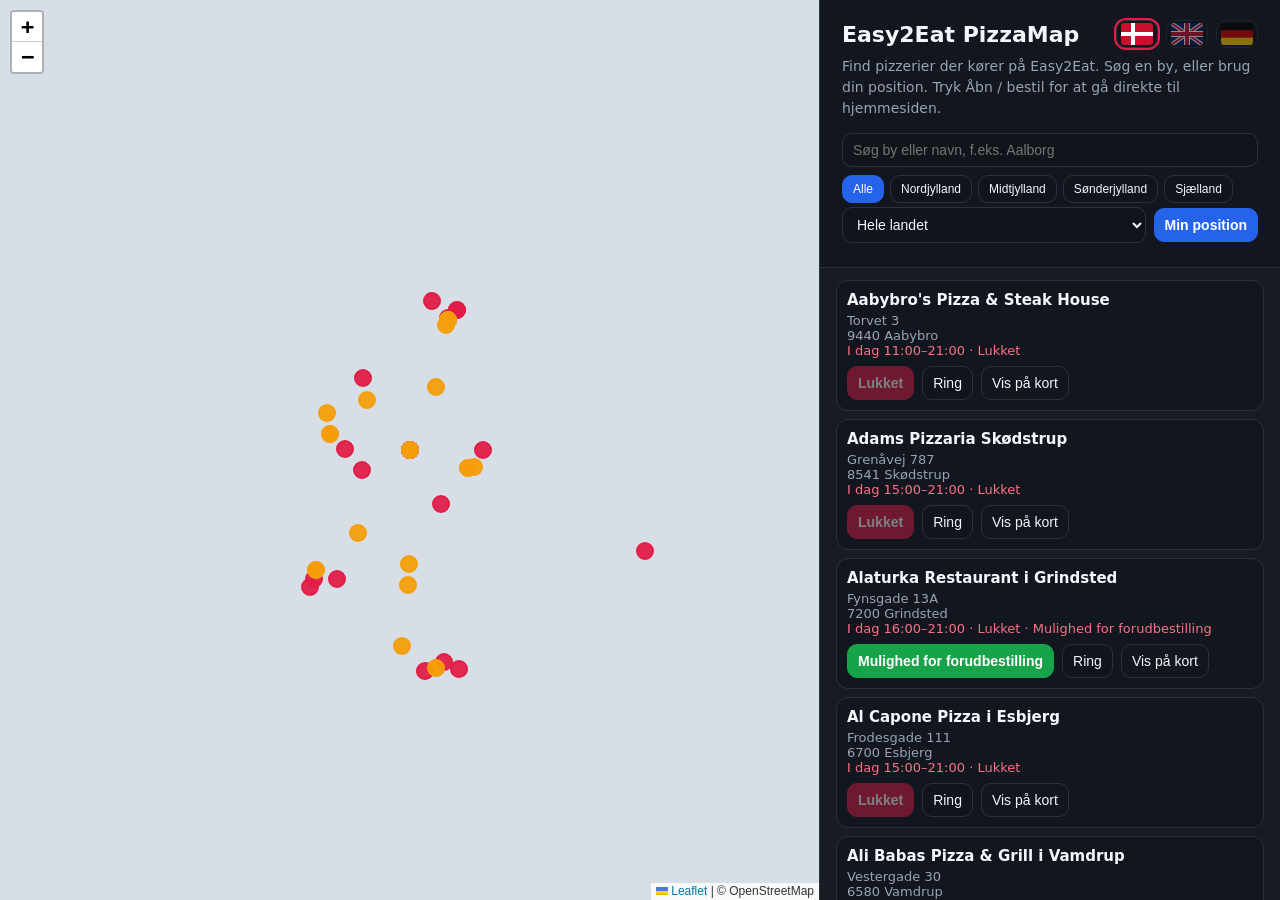
==== commit 3c76d522: "Add files via upload" ====
--- a/index.html
+++ b/index.html
@@ -7,7 +7,7 @@
   <meta name="apple-mobile-web-app-status-bar-style" content="black-translucent" />
   <meta name="theme-color" content="#e11d48" />
   <link rel="manifest" href="manifest.json" />
-  <title>Easy2Eat Pizza Map</title>
+  <title>Easy2Eat PizzaMap</title>
   <link rel="stylesheet" href="leaflet.css" />
   <link rel="stylesheet" href="styles.css" />
   <style>
@@ -114,7 +114,7 @@
 <body>
   <div class="app" id="app">
     <div class="topbar">
-      <h1 data-i18n="title">Easy2Eat Finder</h1>
+      <h1 data-i18n="title">Easy2Eat PizzaMap</h1>
       <div class="lang-switch">
         <button type="button" class="lang-btn" data-lang="da" title="Dansk">
           <svg viewBox="0 0 32 22" aria-hidden="true"><rect width="32" height="22" fill="#c8102e"/><rect x="10" width="4" height="22" fill="#fff"/><rect y="9" width="32" height="4" fill="#fff"/></svg>
@@ -133,7 +133,7 @@
     <aside class="side">
       <div class="side-top">
         <div class="side-head">
-          <h1 data-i18n="title">Easy2Eat Finder</h1>
+          <h1 data-i18n="title">Easy2Eat PizzaMap</h1>
           <div class="lang-switch">
             <button type="button" class="lang-btn" data-lang="da" title="Dansk">
               <svg viewBox="0 0 32 22" aria-hidden="true"><rect width="32" height="22" fill="#c8102e"/><rect x="10" width="4" height="22" fill="#fff"/><rect y="9" width="32" height="4" fill="#fff"/></svg>
